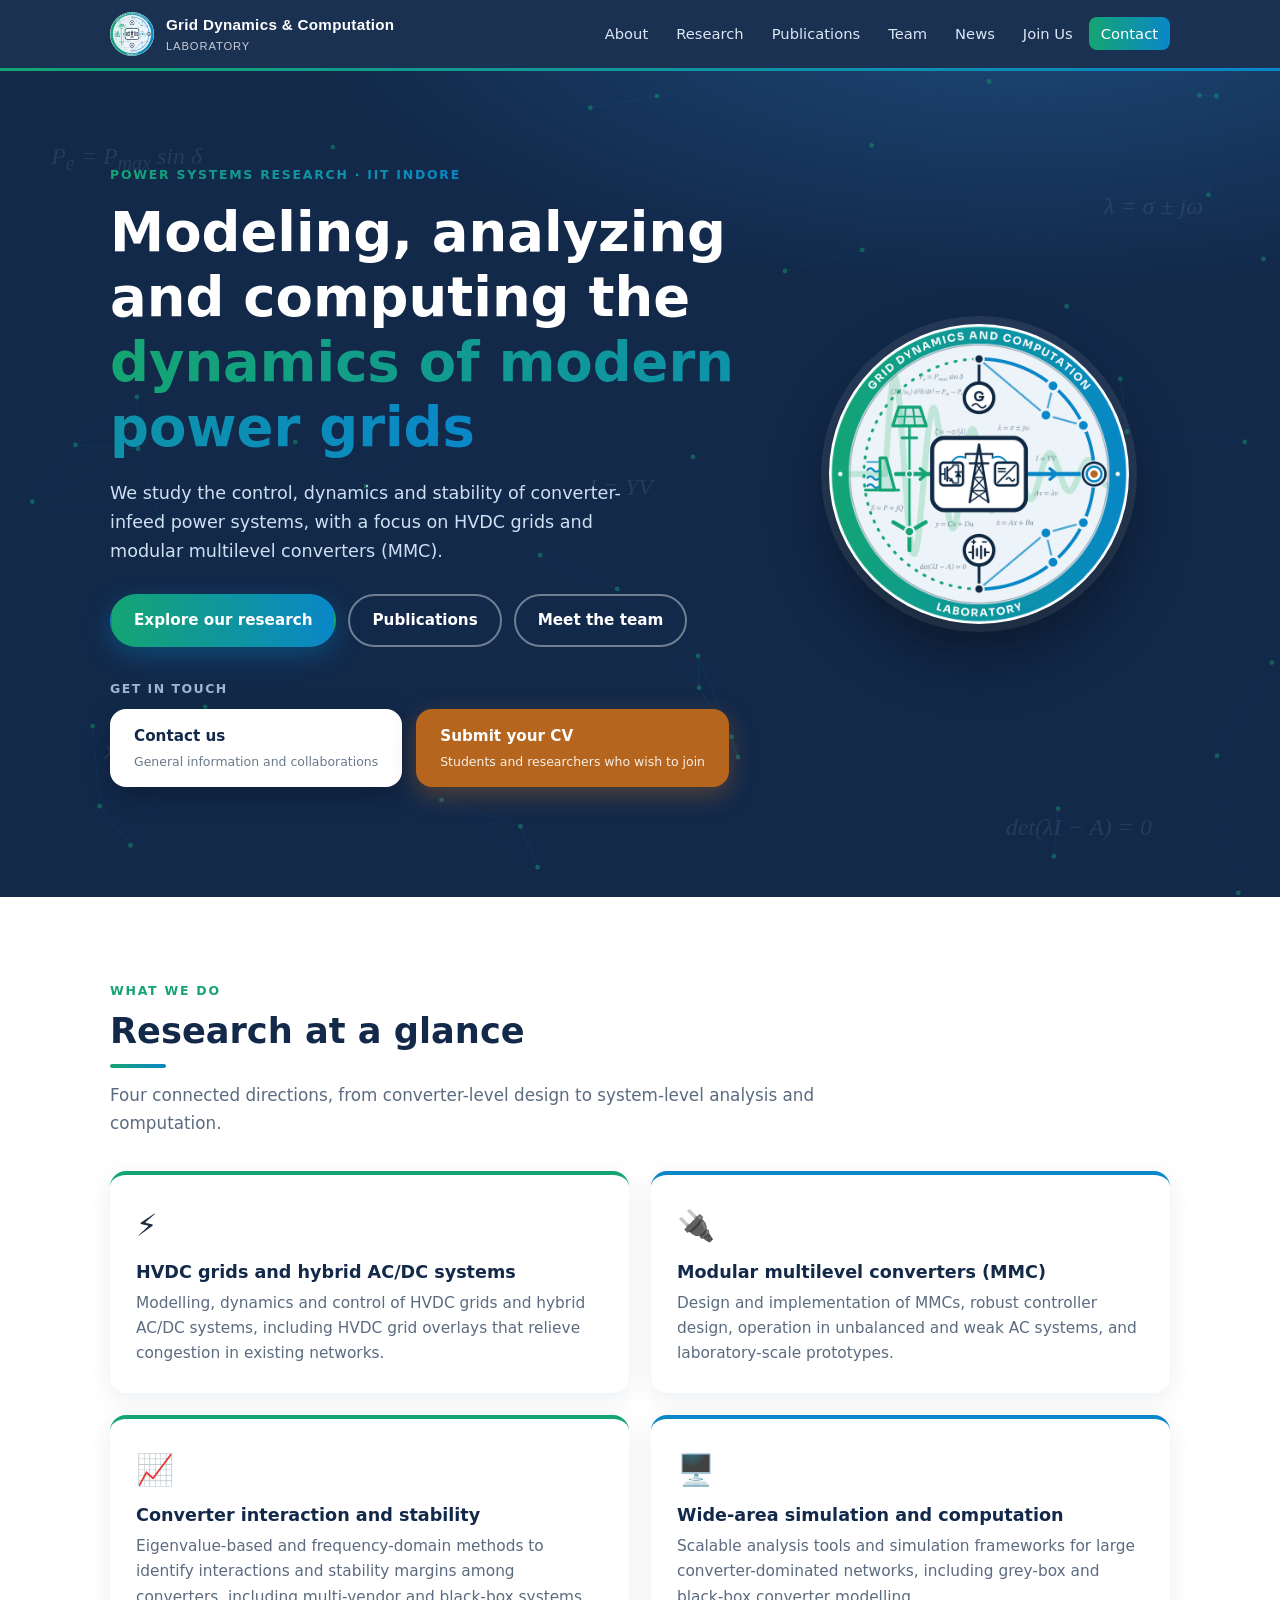
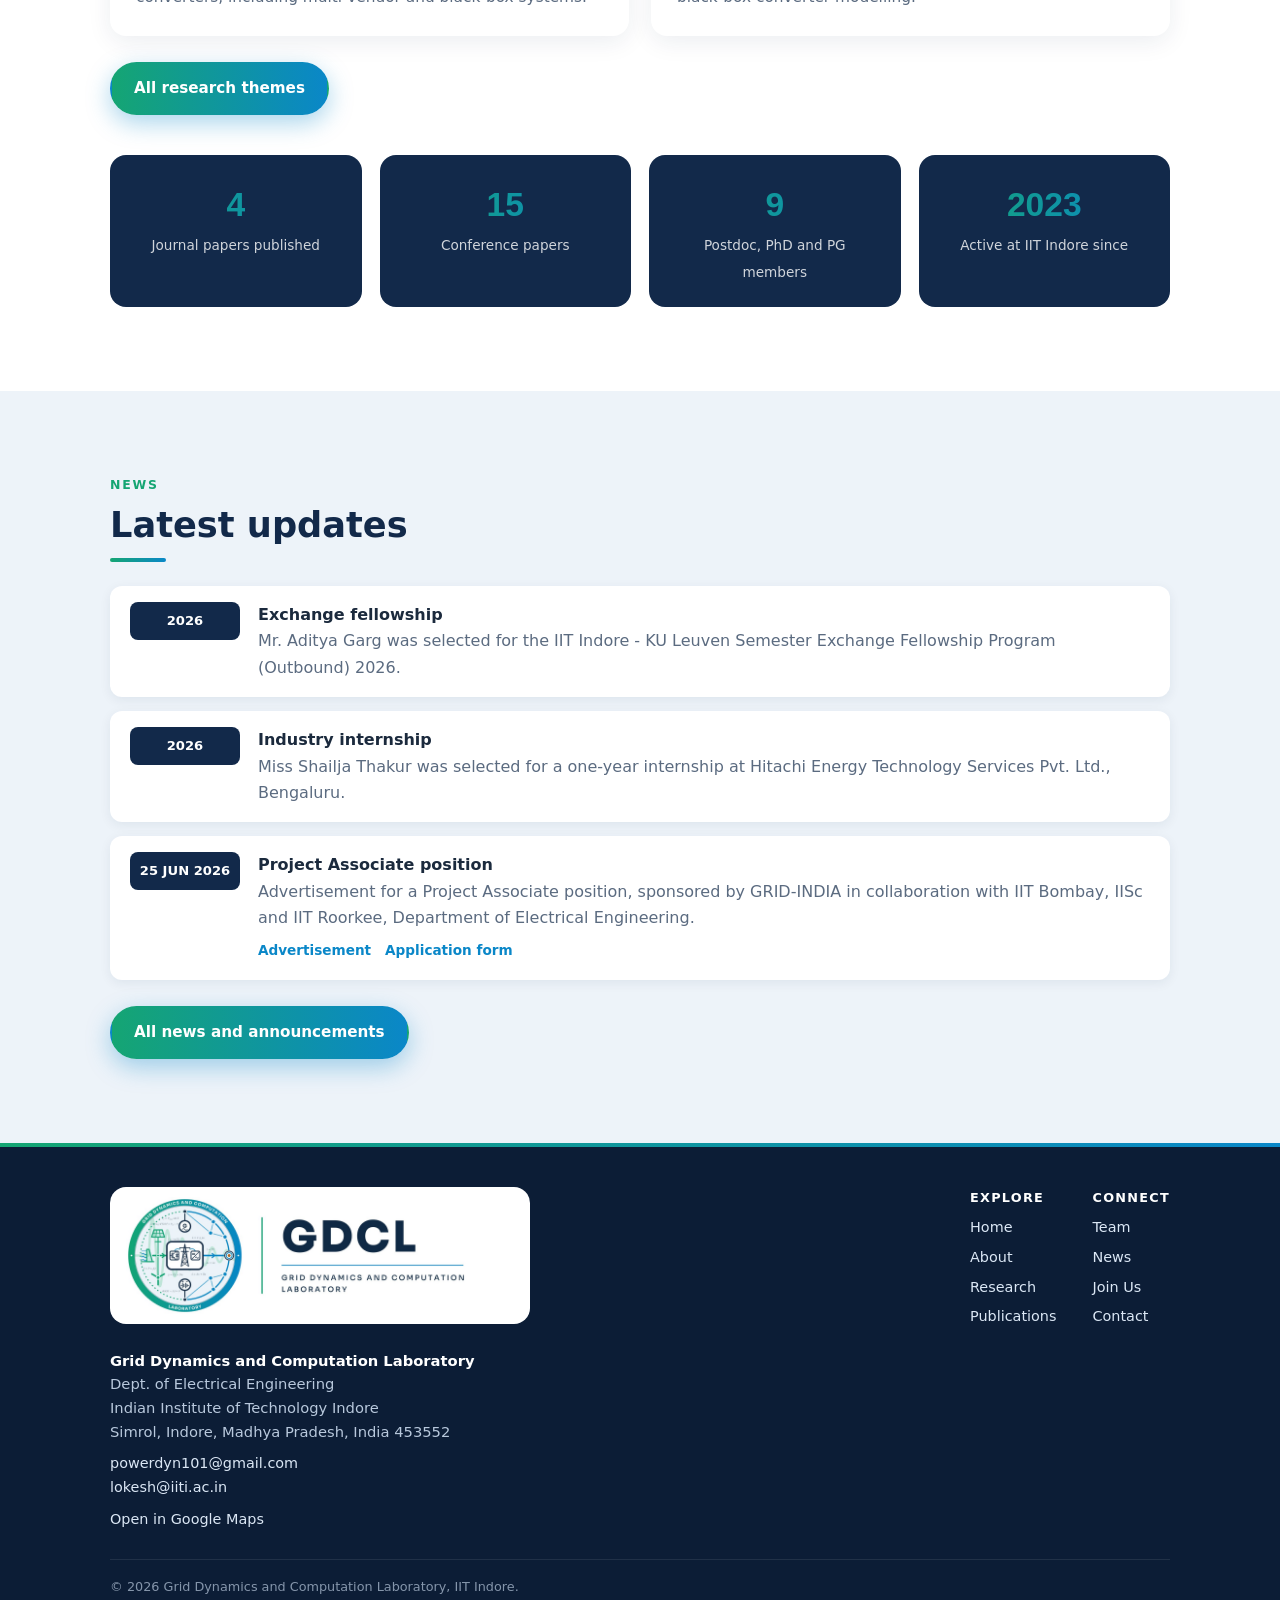
==== index.html @ 76847322 "Add files via upload" ====
<!DOCTYPE html>
<html lang="en">
<head>
<meta charset="utf-8">
<meta name="viewport" content="width=device-width, initial-scale=1">
<title>Grid Dynamics and Computation Laboratory, IIT Indore</title>
<meta name="description" content="Grid Dynamics and Computation Laboratory, IIT Indore: control, dynamics and stability of converter-infeed power systems, HVDC grids and modular multilevel converters (MMC).">
<link rel="icon" href="images/favicon.png">
<link rel="stylesheet" href="style.css">
</head>
<body>

<header id="site-header"></header>

<main>
<section class="hero" id="home">
  <canvas id="gridnet"></canvas>
  <span class="eq" style="top:8%;left:4%">P<sub>e</sub> = P<sub>max</sub> sin δ</span>
  <span class="eq" style="top:80%;left:8%">ẋ = Ax + Bu</span>
  <span class="eq" style="top:14%;right:6%">λ = σ ± jω</span>
  <span class="eq" style="bottom:6%;right:10%">det(λI − A) = 0</span>
  <span class="eq" style="top:48%;left:46%">I = YV</span>
  <div class="wrap">
    <div>
      <div class="tag">Power systems research · IIT Indore</div>
      <h1>Modeling, analyzing and computing the <span>dynamics of modern power grids</span></h1>
      <p>We study the control, dynamics and stability of converter-infeed power systems, with a focus on HVDC grids and modular multilevel converters (MMC).</p>
      <div class="btns">
        <a class="btn primary" href="research.html">Explore our research</a>
        <a class="btn ghost" href="publications.html">Publications</a>
        <a class="btn ghost" href="team.html">Meet the team</a>
      </div>
      <div class="touch">
        <div class="touchlabel">Get in touch</div>
        <a class="btn stack light" href="https://docs.google.com/forms/d/e/1FAIpQLSfERuCvrAT9KfMFXqS3rf31dA7aDRgN2YZx3nTAeigzly0vkQ/viewform?usp=dialog" target="_blank" rel="noopener">Contact us<small>General information and collaborations</small></a>
        <a class="btn stack warm" href="https://docs.google.com/forms/d/e/1FAIpQLSeubSmCvU0OahdhebVljgupJyZ5eQfEjfkGy8SmHtwso7TkWA/viewform?usp=dialog" target="_blank" rel="noopener">Submit your CV<small>Students and researchers who wish to join</small></a>
      </div>
    </div>
    <div class="logo-big">
      <img src="images/logo.png" alt="Grid Dynamics and Computation Laboratory emblem">
    </div>
  </div>
</section>

<section id="overview">
  <div class="wrap reveal">
    <div class="eyebrow">What we do</div>
    <h2>Research at a glance</h2>
    <p class="lead">Four connected directions, from converter-level design to system-level analysis and computation.</p>
    <div class="grid g2">
      <div class="card"><div class="icon">⚡</div><h3>HVDC grids and hybrid AC/DC systems</h3><p>Modelling, dynamics and control of HVDC grids and hybrid AC/DC systems, including HVDC grid overlays that relieve congestion in existing networks.</p></div>
      <div class="card"><div class="icon">🔌</div><h3>Modular multilevel converters (MMC)</h3><p>Design and implementation of MMCs, robust controller design, operation in unbalanced and weak AC systems, and laboratory-scale prototypes.</p></div>
      <div class="card"><div class="icon">📈</div><h3>Converter interaction and stability</h3><p>Eigenvalue-based and frequency-domain methods to identify interactions and stability margins among converters, including multi-vendor and black-box systems.</p></div>
      <div class="card"><div class="icon">🖥️</div><h3>Wide-area simulation and computation</h3><p>Scalable analysis tools and simulation frameworks for large converter-dominated networks, including grey-box and black-box converter modelling.</p></div>
    </div>
    <div class="more"><a class="btn primary" href="research.html">All research themes</a></div>
    <div class="stats">
      <div class="stat"><b>4</b><span>Journal papers published</span></div>
      <div class="stat"><b>15</b><span>Conference papers</span></div>
      <div class="stat"><b>9</b><span>Postdoc, PhD and PG members</span></div>
      <div class="stat"><b>2023</b><span>Active at IIT Indore since</span></div>
    </div>
    </div>
</section>

<section class="alt" id="latest">
  <div class="wrap reveal">
    <div class="eyebrow">News</div>
    <h2>Latest updates</h2>
    <div class="news" style="margin-top:24px">
      <div class="item"><div class="date">2026</div><div><b>Exchange fellowship</b><br><span style="color:var(--muted)">Mr. Aditya Garg was selected for the IIT Indore - KU Leuven Semester Exchange Fellowship Program (Outbound) 2026.</span></div></div>
      <div class="item"><div class="date">2026</div><div><b>Industry internship</b><br><span style="color:var(--muted)">Miss Shailja Thakur was selected for a one-year internship at Hitachi Energy Technology Services Pvt. Ltd., Bengaluru.</span></div></div>
      <div class="item"><div class="date">25 JUN 2026</div><div><b>Project Associate position</b><br><span style="color:var(--muted)">Advertisement for a Project Associate position, sponsored by GRID-INDIA in collaboration with IIT Bombay, IISc and IIT Roorkee, Department of Electrical Engineering.</span><div class="links" style="margin-top:6px"><a href="https://indianinstituteoftechindore-my.sharepoint.com/:b:/g/personal/lokesh_iiti_ac_in/IQA2IhA8KohzQoT-vY70QyvZAUszYXMw0i-5fuBufAghSOo?e=aXVsLx" target="_blank" rel="noopener" style="font-size:.85rem;font-weight:600;margin-right:14px">Advertisement</a><a href="https://docs.google.com/forms/d/e/1FAIpQLSeO7Ydm-2uznzjyKx16cYPQ377VH-Izlvv098DLa75WmfJn6Q/viewform?usp=publish-editor" target="_blank" rel="noopener" style="font-size:.85rem;font-weight:600;margin-right:14px">Application form</a></div></div></div>
    </div>
    <div class="more"><a class="btn primary" href="news.html">All news and announcements</a></div>
  </div>
</section>
</main>

<footer id="site-footer"></footer>

<script src="script.js"></script>
</body>
</html>
---- style.css ----
:root{
    --navy:#12294A; --navy-2:#0c1d36;
    --green:#15A573; --blue:#0A87C8;
    --copper:#B5651D; --bg:#EDF3F9; --white:#fff;
    --text:#1b2a3d; --muted:#5b6b80;
    --grad:linear-gradient(90deg,var(--green),var(--blue));
    --radius:16px;
  }
  *{box-sizing:border-box;margin:0;padding:0}
  html{scroll-behavior:smooth;scroll-padding-top:76px}
  body{font-family:"Segoe UI",system-ui,-apple-system,Roboto,Helvetica,Arial,sans-serif;color:var(--text);background:var(--white);line-height:1.65}
  h1,h2,h3{font-family:Montserrat,"Segoe UI",system-ui,sans-serif;line-height:1.2;color:var(--navy)}
  a{color:var(--blue);text-decoration:none}
  a:hover{text-decoration:underline}
  img{max-width:100%;display:block}
  .wrap{max-width:1100px;margin:0 auto;padding:0 20px}

  /* NAV */
  header{position:sticky;top:0;z-index:50;background:rgba(18,41,74,.96);backdrop-filter:blur(8px);border-bottom:3px solid transparent;border-image:var(--grad) 1}
  .nav{display:flex;align-items:center;justify-content:space-between;height:68px}
  .brand{display:flex;align-items:center;gap:12px;color:#fff;font-weight:700;font-family:Montserrat,"Segoe UI",sans-serif;font-size:.95rem;letter-spacing:.02em}
  .brand:hover{text-decoration:none}
  .brand img,.brand svg{width:44px;height:44px;border-radius:50%;background:#fff}
  .brand small{display:block;font-weight:500;font-size:.7rem;opacity:.75;letter-spacing:.08em;text-transform:uppercase}
  nav ul{display:flex;gap:4px;list-style:none}
  nav a{color:#dbe7f5;padding:8px 12px;border-radius:8px;font-size:.92rem;font-weight:500;transition:.2s}
  nav a:hover{background:rgba(255,255,255,.1);color:#fff;text-decoration:none}
  nav a.cta{background:var(--grad);color:#fff}
  .burger{display:none;background:none;border:0;color:#fff;font-size:1.7rem;cursor:pointer}

  /* HERO */
  .hero{position:relative;overflow:hidden;background:radial-gradient(1200px 500px at 80% -10%,#1d4a7a 0%,transparent 60%),var(--navy);color:#fff;padding:90px 0 110px}
  .hero .eq{position:absolute;font-family:"Cambria Math","Times New Roman",serif;font-style:italic;color:rgba(255,255,255,.09);font-size:1.5rem;white-space:nowrap;pointer-events:none;user-select:none}
  .hero canvas{position:absolute;inset:0;width:100%;height:100%;opacity:.55}
  .hero .wrap{position:relative;display:grid;grid-template-columns:1.25fr .75fr;gap:40px;align-items:center}
  .tag{display:inline-block;font-size:.78rem;letter-spacing:.14em;text-transform:uppercase;font-weight:700;background:var(--grad);-webkit-background-clip:text;background-clip:text;color:transparent;margin-bottom:14px}
  .hero h1{color:#fff;font-size:clamp(2rem,4.6vw,3.4rem);margin-bottom:18px}
  .hero h1 span{background:var(--grad);-webkit-background-clip:text;background-clip:text;color:transparent}
  .hero p{color:#cfe0f3;font-size:1.1rem;max-width:560px;margin-bottom:28px}
  .btns{display:flex;flex-wrap:wrap;gap:12px}
  .btn{display:inline-block;padding:12px 22px;border-radius:999px;font-weight:600;font-size:.95rem;transition:.2s;border:2px solid transparent}
  .btn:hover{text-decoration:none;transform:translateY(-2px)}
  .btn.primary{background:var(--grad);color:#fff;box-shadow:0 8px 24px rgba(10,135,200,.35)}
  .btn.ghost{border-color:rgba(255,255,255,.4);color:#fff}
  .btn.ghost:hover{background:rgba(255,255,255,.1)}
  .logo-big{display:flex;justify-content:center}
  .logo-big img,.logo-big svg{width:min(300px,70vw);height:auto;border-radius:50%;background:#fff;box-shadow:0 0 0 8px rgba(255,255,255,.08),0 30px 60px rgba(0,0,0,.4);animation:float 6s ease-in-out infinite}
  @keyframes float{50%{transform:translateY(-10px)}}

  /* SECTIONS */
  section{padding:84px 0}
  section.alt{background:var(--bg)}
  .eyebrow{font-size:.78rem;text-transform:uppercase;letter-spacing:.14em;font-weight:700;color:var(--green);margin-bottom:8px}
  h2{font-size:clamp(1.6rem,3vw,2.2rem);margin-bottom:14px}
  h2::after{content:"";display:block;width:56px;height:4px;border-radius:4px;background:var(--grad);margin-top:12px}
  .lead{color:var(--muted);max-width:720px;margin-bottom:34px;font-size:1.05rem}
  .grid{display:grid;gap:22px}
  .g2{grid-template-columns:repeat(2,1fr)}
  .g3{grid-template-columns:repeat(3,1fr)}
  .g4{grid-template-columns:repeat(4,1fr)}
  .card{background:#fff;border-radius:var(--radius);padding:26px;box-shadow:0 6px 24px rgba(18,41,74,.08);border-top:4px solid var(--green);transition:.25s}
  .card:hover{transform:translateY(-5px);box-shadow:0 14px 34px rgba(18,41,74,.14)}
  .card:nth-child(even){border-top-color:var(--blue)}
  .card h3{font-size:1.1rem;margin-bottom:8px}
  .card p{color:var(--muted);font-size:.96rem}
  .icon{font-size:1.9rem;margin-bottom:10px}
  .eqline{font-family:"Cambria Math","Times New Roman",serif;font-style:italic;color:var(--blue);margin-top:12px;font-size:1.02rem}

  /* STATS */
  .stats{display:grid;grid-template-columns:repeat(4,1fr);gap:18px;margin-top:40px}
  .stat{text-align:center;padding:22px;border-radius:var(--radius);background:var(--navy);color:#fff}
  .stat b{display:block;font-size:2.1rem;font-family:Montserrat,sans-serif;background:var(--grad);-webkit-background-clip:text;background-clip:text;color:transparent}
  .stat span{font-size:.85rem;opacity:.8}

  /* DEMO */
  .demo{background:var(--navy);color:#fff;border-radius:22px;padding:30px;display:grid;grid-template-columns:1fr 1.5fr;gap:30px;align-items:center}
  .demo h3{color:#fff;margin-bottom:8px}
  .demo p{color:#cfe0f3;font-size:.95rem;margin-bottom:16px}
  .ctrl{margin-bottom:12px;font-size:.88rem}
  .ctrl label{display:flex;justify-content:space-between;margin-bottom:4px;color:#dbe7f5}
  .ctrl input{width:100%;accent-color:var(--green)}
  .demo canvas{width:100%;height:260px;background:#0c1d36;border-radius:14px;display:block}
  #status{margin-top:10px;font-size:.85rem;font-weight:600}

  /* PUBLICATIONS */
  .pubs{list-style:none}
  .year{font-family:Montserrat,sans-serif;font-weight:800;color:var(--blue);margin:28px 0 10px;font-size:1.25rem}
  .pub{background:#fff;border-left:4px solid var(--green);border-radius:10px;padding:14px 18px;margin-bottom:10px;box-shadow:0 3px 12px rgba(18,41,74,.06);font-size:.96rem}
  .pub em{color:var(--muted)}
  .pub .links a{font-size:.82rem;font-weight:600;margin-right:12px}

  /* TEAM */
  .person{text-align:center}
  .avatar{width:110px;height:110px;border-radius:50%;margin:0 auto 14px;background:var(--grad);display:flex;align-items:center;justify-content:center;color:#fff;font-weight:700;font-size:1.9rem;font-family:Montserrat,sans-serif}
  .role{color:var(--green);font-weight:600;font-size:.85rem;margin-bottom:6px}

  /* NEWS */
  .news{display:grid;gap:14px}
  .item{display:grid;grid-template-columns:110px 1fr;gap:18px;background:#fff;border-radius:12px;padding:16px 20px;box-shadow:0 3px 12px rgba(18,41,74,.07);align-items:start}
  .date{font-weight:700;color:#fff;background:var(--navy);border-radius:8px;text-align:center;padding:8px 6px;font-size:.82rem}

  /* JOIN / CONTACT */
  .join{background:var(--navy);color:#fff;border-radius:22px;padding:42px;position:relative;overflow:hidden}
  .join h2{color:#fff}
  .join p{color:#cfe0f3;max-width:640px;margin-bottom:20px}
  .join ul{margin:0 0 24px 20px;color:#dbe7f5}
  form{display:grid;gap:14px}
  input[type=text],input[type=email],textarea,select{width:100%;padding:12px 14px;border-radius:10px;border:1.5px solid #c9d6e6;font:inherit;background:#fff}
  input:focus,textarea:focus,select:focus{outline:2px solid var(--blue);border-color:var(--blue)}
  textarea{min-height:120px;resize:vertical}
  .contact-grid{display:grid;grid-template-columns:1fr 1.2fr;gap:36px}
  .contact-list{list-style:none}
  .contact-list li{margin-bottom:14px}
  .contact-list b{display:block;color:var(--navy)}

  footer{background:var(--navy-2);color:#b8c8dc;padding:40px 0 24px;border-top:4px solid transparent;border-image:var(--grad) 1}
  .foot{display:flex;justify-content:space-between;flex-wrap:wrap;gap:20px;margin-bottom:20px}
  footer a{color:#dbe7f5;margin-right:16px;font-size:.9rem}
  .copy{font-size:.8rem;opacity:.7;border-top:1px solid rgba(255,255,255,.12);padding-top:16px}

  /* --- added: publications, team, contact --- */
  .chips{display:flex;gap:8px;flex-wrap:wrap;margin-bottom:22px}
  .chip{border:1.5px solid var(--blue);background:#fff;color:var(--blue);border-radius:999px;padding:6px 18px;font:inherit;font-weight:600;font-size:.9rem;cursor:pointer;transition:.2s}
  .chip.on{background:var(--grad);color:#fff;border-color:transparent}
  .pub{display:grid;grid-template-columns:58px 1fr;gap:14px;align-items:start}
  .pub.hide{display:none}
  .yb{background:var(--navy);color:#fff;border-radius:8px;text-align:center;padding:4px 0;font-weight:700;font-size:.85rem}
  .badge{display:inline-block;font-size:.72rem;font-weight:700;padding:2px 10px;border-radius:999px;margin-left:8px;background:#fff1e3;color:var(--copper)}
  .badge.ok{background:#e3f7ef;color:#0b7a55}
  .pub .links{margin-top:4px}
  .grp{margin:38px 0 14px;font-size:1.15rem}
  .person .note{font-size:.84rem;font-style:italic;margin-top:6px}
  .pi{display:grid;grid-template-columns:130px 1fr;gap:26px;background:#fff;border-radius:var(--radius);padding:30px;box-shadow:0 6px 24px rgba(18,41,74,.08);border-top:4px solid var(--green);margin-top:26px}
  .pi .avatar{width:120px;height:120px;font-size:2.2rem;margin:0}
  .pi .role{color:var(--green);font-weight:600;font-size:.9rem}
  .pill{display:inline-block;background:var(--bg);color:var(--navy);border-radius:999px;padding:4px 12px;font-size:.8rem;font-weight:600;margin:0 6px 6px 0}
  .cols{display:grid;grid-template-columns:1fr 1fr;gap:20px;margin-top:14px}
  .cols h4{color:var(--green);font-size:.8rem;text-transform:uppercase;letter-spacing:.08em;margin-bottom:6px}
  .cols ul{margin-left:18px;color:var(--muted);font-size:.9rem}
  .plinks{margin-top:14px}
  .plinks a{font-weight:600;font-size:.9rem;margin-right:16px}
  .mini{list-style:none;display:grid;grid-template-columns:repeat(2,1fr);gap:10px}
  .mini li{background:#fff;border-radius:10px;padding:10px 14px;box-shadow:0 3px 12px rgba(18,41,74,.06);font-size:.92rem}
  .mini span{color:var(--muted);font-size:.86rem}
  .map{width:100%;height:320px;border:0;border-radius:16px;margin-top:30px;box-shadow:0 6px 24px rgba(18,41,74,.1)}
  @media(max-width:900px){.pi,.cols,.mini{grid-template-columns:1fr}.pi .avatar{margin:0 auto}}


  /* ===== multi-page additions ===== */
  nav a.active{background:rgba(255,255,255,.14);color:#fff}
  nav a.cta.active{background:var(--grad)}
  .pagehead{position:relative;overflow:hidden;background:radial-gradient(900px 360px at 85% -20%,#1d4a7a 0%,transparent 60%),var(--navy);color:#fff;padding:56px 0 50px}
  .pagehead .eq{position:absolute;font-family:"Cambria Math","Times New Roman",serif;font-style:italic;color:rgba(255,255,255,.08);font-size:1.4rem;white-space:nowrap;pointer-events:none}
  .pagehead .wrap{position:relative}
  .pagehead .crumb{font-size:.78rem;letter-spacing:.14em;text-transform:uppercase;font-weight:700;background:var(--grad);-webkit-background-clip:text;background-clip:text;color:transparent;margin-bottom:10px;display:inline-block}
  .pagehead h1{color:#fff;font-size:clamp(1.8rem,4vw,2.7rem);margin-bottom:8px}
  .pagehead p{color:#cfe0f3;max-width:680px;font-size:1.05rem}
  .pagehead + section{padding-top:64px}
  /* hero get-in-touch buttons */
  .touch{margin-top:26px;display:flex;flex-wrap:wrap;gap:14px}
  .btn.stack{display:flex;flex-direction:column;align-items:flex-start;gap:2px;border-radius:16px;padding:13px 22px;min-width:220px}
  .btn.stack small{font-weight:500;font-size:.78rem;opacity:.9}
  .btn.light{background:#fff;color:var(--navy);box-shadow:0 8px 24px rgba(0,0,0,.25)}
  .btn.light small{color:var(--muted)}
  .btn.warm{background:var(--copper);color:#fff;box-shadow:0 8px 24px rgba(181,101,29,.4)}
  .touchlabel{width:100%;font-size:.78rem;letter-spacing:.12em;text-transform:uppercase;color:#9fb6d1;font-weight:700;margin:6px 0 -4px}
  .more{margin-top:26px}
  /* about */
  .about-top{display:grid;grid-template-columns:1.5fr .5fr;gap:40px;align-items:center;margin-bottom:34px}
  .about-top .lead{max-width:none;margin-bottom:0}
  .vlogo img{width:100%;border-radius:18px;box-shadow:0 8px 28px rgba(18,41,74,.14)}
  /* footer */
  .foot{align-items:flex-start;gap:40px}
  .foot-brand{max-width:420px}
  .flogo{display:inline-block;background:#fff;border-radius:16px;padding:10px 16px;margin:0 0 16px;line-height:0}
  .flogo img{width:min(340px,100%);height:auto}
  .foot-brand p{font-size:.92rem;line-height:1.6;margin-bottom:8px}
  .foot-brand a{margin:0}
  .foot-brand .flogo{margin:0 0 16px}
  .foot-links{display:grid;grid-template-columns:repeat(2,auto);gap:4px 36px;font-size:.92rem}
  .foot-links a{display:block;margin:0 0 6px}
  .foot-links h4{color:#fff;font-size:.8rem;text-transform:uppercase;letter-spacing:.1em;margin:0 0 8px}
  .formframe{width:100%;height:760px;border:0;border-radius:16px;background:#fff;box-shadow:0 6px 24px rgba(18,41,74,.1)}
  @media(max-width:900px){.about-top{grid-template-columns:1fr}.vlogo{max-width:260px}.foot-links{grid-template-columns:1fr 1fr}}
  /* reveal */
  .reveal{opacity:0;transform:translateY(22px);transition:opacity .7s,transform .7s}
  .reveal.in{opacity:1;transform:none}

  @media(max-width:900px){
    .hero .wrap,.demo,.contact-grid{grid-template-columns:1fr}
    .logo-big{order:-1}
    .g3,.g4,.stats{grid-template-columns:repeat(2,1fr)}
    .g2{grid-template-columns:1fr}
    .burger{display:block}
    nav ul{position:absolute;top:68px;left:0;right:0;background:var(--navy);flex-direction:column;padding:10px 20px 18px;display:none}
    nav ul.open{display:flex}
  }
  @media(max-width:560px){
    .g3,.g4,.stats{grid-template-columns:1fr}
    .item{grid-template-columns:1fr}
    section{padding:60px 0}
    .join{padding:28px}
  }
  @media(prefers-reduced-motion:reduce){
    html{scroll-behavior:auto}.reveal{opacity:1;transform:none;transition:none}.logo-big img,.logo-big svg{animation:none}
  }
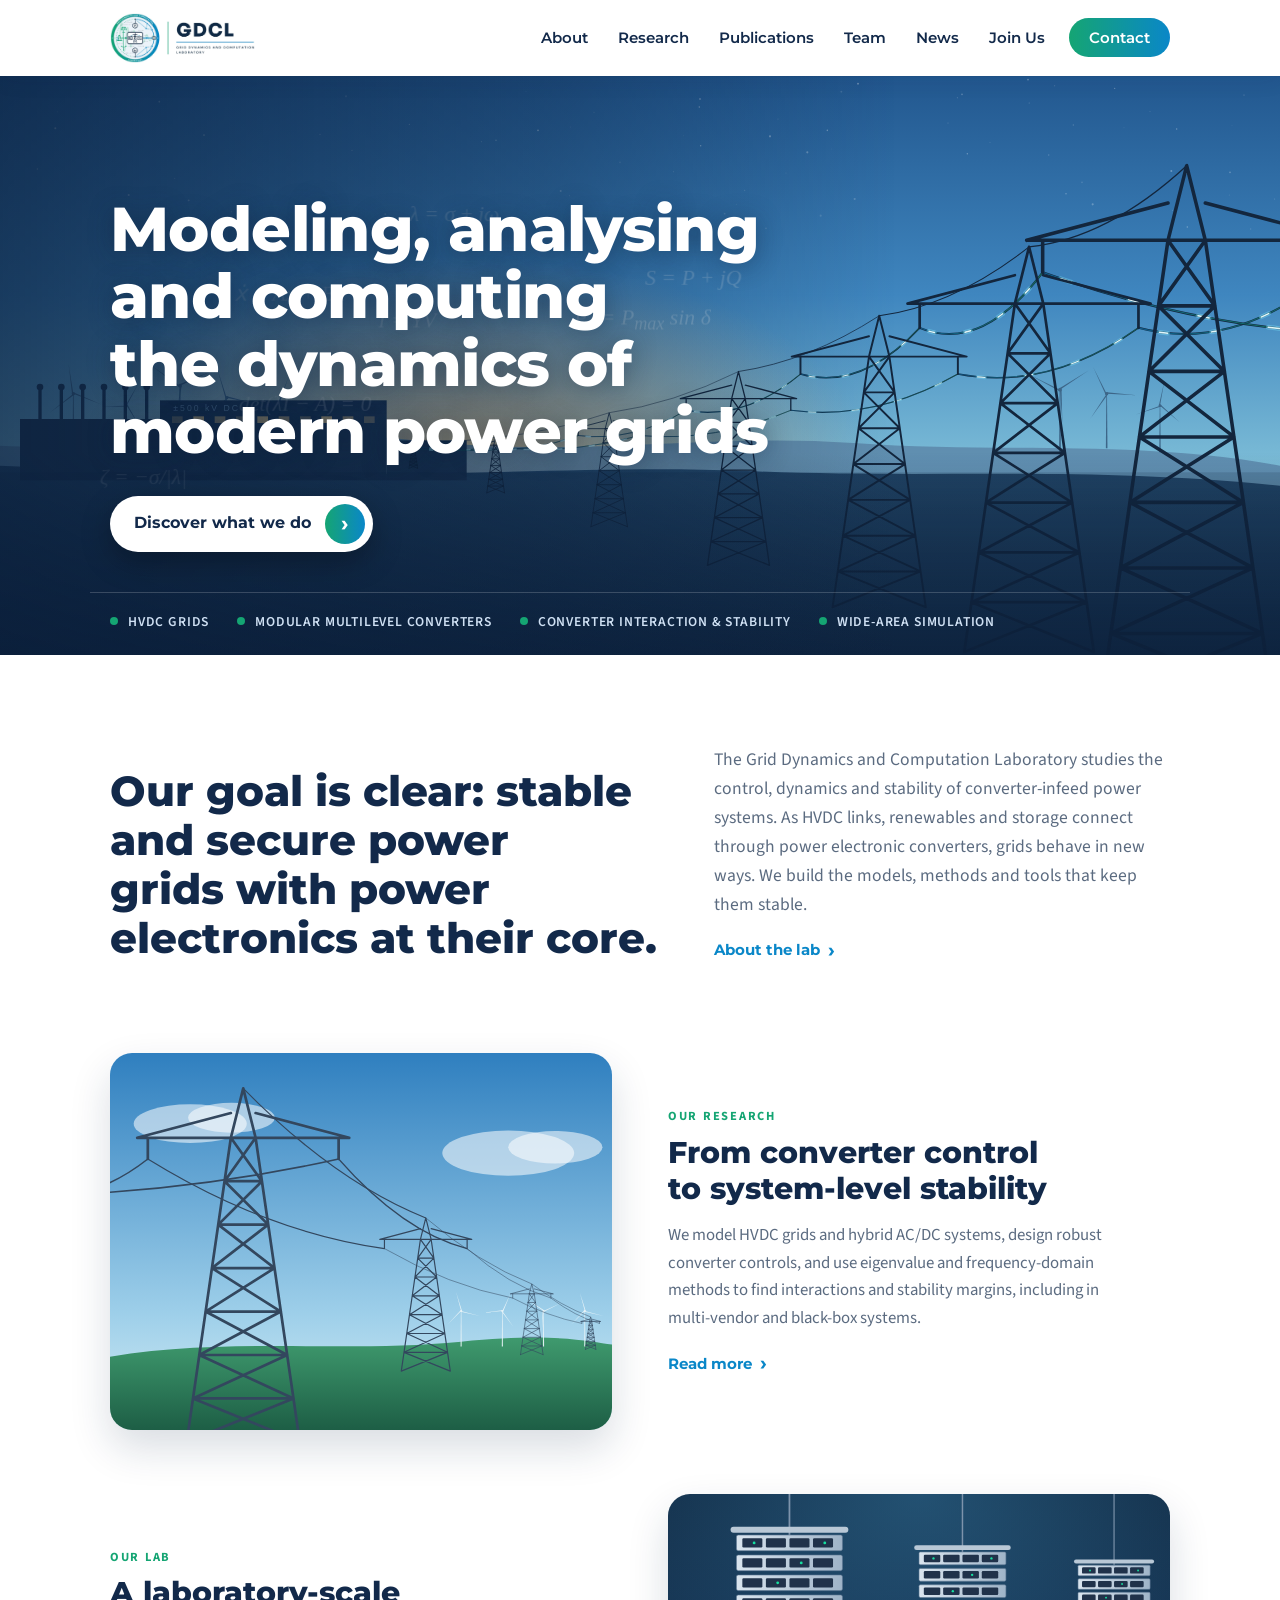
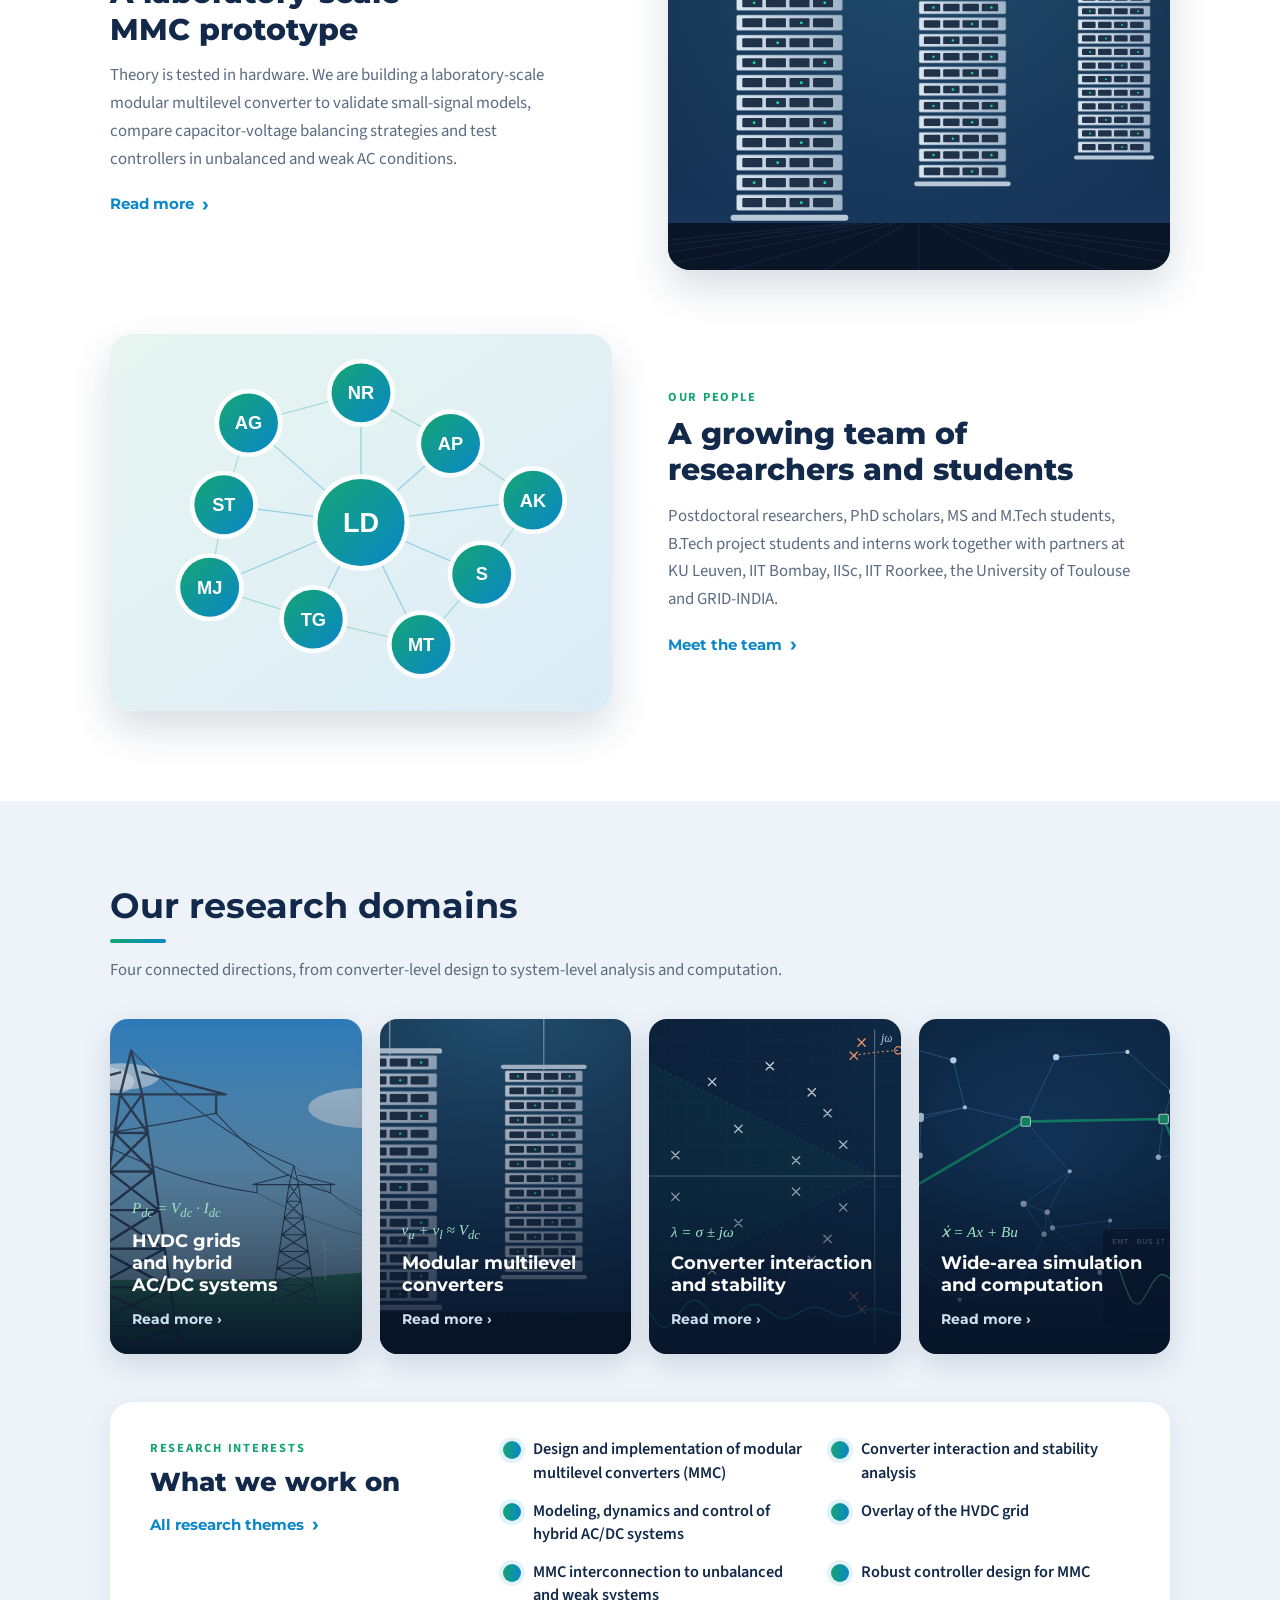
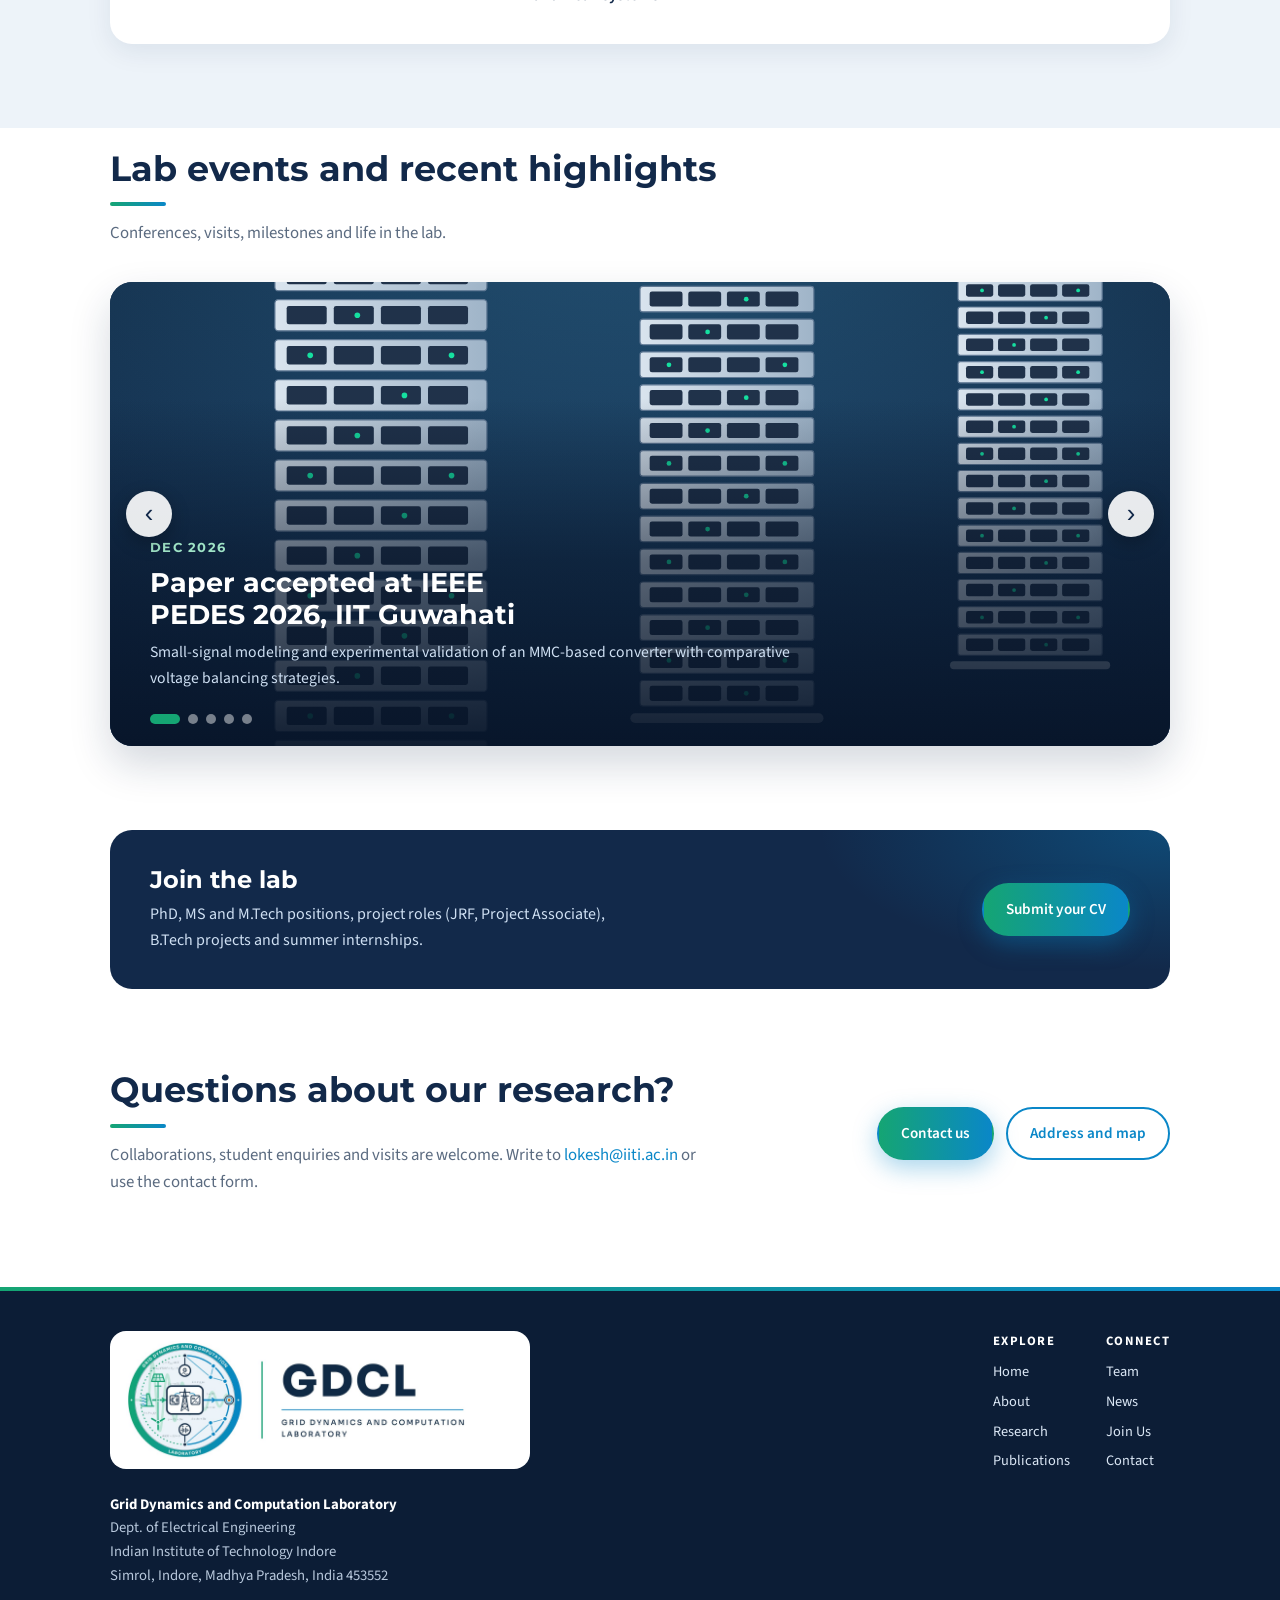
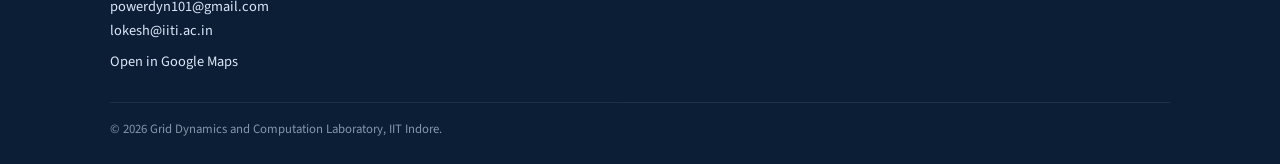
==== commit 26309574: "Add files via upload Redesign home pag" ====
--- a/index.html
+++ b/index.html
@@ -7,74 +7,167 @@
 <meta name="description" content="Grid Dynamics and Computation Laboratory, IIT Indore: control, dynamics and stability of converter-infeed power systems, HVDC grids and modular multilevel converters (MMC).">
 <link rel="icon" href="images/favicon.png">
 <link rel="stylesheet" href="style.css">
+<link rel="stylesheet" href="home.css">
 </head>
-<body>
+<body class="home">
 
 <header id="site-header"></header>
 
 <main>
-<section class="hero" id="home">
-  <canvas id="gridnet"></canvas>
-  <span class="eq" style="top:8%;left:4%">P<sub>e</sub> = P<sub>max</sub> sin δ</span>
-  <span class="eq" style="top:80%;left:8%">ẋ = Ax + Bu</span>
-  <span class="eq" style="top:14%;right:6%">λ = σ ± jω</span>
-  <span class="eq" style="bottom:6%;right:10%">det(λI − A) = 0</span>
-  <span class="eq" style="top:48%;left:46%">I = YV</span>
-  <div class="wrap">
+
+<!-- 1. Full-width hero picture with headline -->
+<section class="h-hero">
+  <img class="h-hero-img" src="images/hero-grid.svg" alt="Illustration of an HVDC transmission corridor at dusk running into a converter station, with wind turbines on the horizon">
+  <div class="h-eqs" aria-hidden="true">
+    <span class="eq">P<sub>e</sub> = P<sub>max</sub> sin δ</span>
+    <span class="eq">λ = σ ± jω</span>
+    <span class="eq">ζ = −σ/|λ|</span>
+    <span class="eq">ẋ = Ax + Bu</span>
+    <span class="eq">det(λI − A) = 0</span>
+    <span class="eq">I = YV</span>
+    <span class="eq">S = P + jQ</span>
+  </div>
+  <div class="wrap h-hero-inner">
+    <h1>Modeling, analysing and computing the dynamics of modern power grids</h1>
+    <a class="h-pill" href="about.html"><span>Discover what we do</span><b aria-hidden="true">›</b></a>
+  </div>
+  <div class="wrap h-hero-foot"><span>HVDC grids</span><span>Modular multilevel converters</span><span>Converter interaction &amp; stability</span><span>Wide-area simulation</span></div>
+</section>
+
+<!-- 2. Mission statement -->
+<section class="h-statement">
+  <div class="wrap h-statement-grid reveal">
+    <h2 class="h-big">Our goal is clear: stable and secure power grids with power electronics at their core.</h2>
     <div>
-      <div class="tag">Power systems research · IIT Indore</div>
-      <h1>Modeling, analyzing and computing the <span>dynamics of modern power grids</span></h1>
-      <p>We study the control, dynamics and stability of converter-infeed power systems, with a focus on HVDC grids and modular multilevel converters (MMC).</p>
-      <div class="btns">
-        <a class="btn primary" href="research.html">Explore our research</a>
-        <a class="btn ghost" href="publications.html">Publications</a>
-        <a class="btn ghost" href="team.html">Meet the team</a>
-      </div>
-      <div class="touch">
-        <div class="touchlabel">Get in touch</div>
-        <a class="btn stack light" href="https://docs.google.com/forms/d/e/1FAIpQLSfERuCvrAT9KfMFXqS3rf31dA7aDRgN2YZx3nTAeigzly0vkQ/viewform?usp=dialog" target="_blank" rel="noopener">Contact us<small>General information and collaborations</small></a>
-        <a class="btn stack warm" href="https://docs.google.com/forms/d/e/1FAIpQLSeubSmCvU0OahdhebVljgupJyZ5eQfEjfkGy8SmHtwso7TkWA/viewform?usp=dialog" target="_blank" rel="noopener">Submit your CV<small>Students and researchers who wish to join</small></a>
-      </div>
-    </div>
-    <div class="logo-big">
-      <img src="images/logo.png" alt="Grid Dynamics and Computation Laboratory emblem">
+      <p>The Grid Dynamics and Computation Laboratory studies the control, dynamics and stability of converter-infeed power systems. As HVDC links, renewables and storage connect through power electronic converters, grids behave in new ways. We build the models, methods and tools that keep them stable.</p>
+      <a class="h-more" href="about.html">About the lab <b aria-hidden="true">›</b></a>
     </div>
   </div>
 </section>
 
-<section id="overview">
-  <div class="wrap reveal">
-    <div class="eyebrow">What we do</div>
-    <h2>Research at a glance</h2>
-    <p class="lead">Four connected directions, from converter-level design to system-level analysis and computation.</p>
-    <div class="grid g2">
-      <div class="card"><div class="icon">⚡</div><h3>HVDC grids and hybrid AC/DC systems</h3><p>Modelling, dynamics and control of HVDC grids and hybrid AC/DC systems, including HVDC grid overlays that relieve congestion in existing networks.</p></div>
-      <div class="card"><div class="icon">🔌</div><h3>Modular multilevel converters (MMC)</h3><p>Design and implementation of MMCs, robust controller design, operation in unbalanced and weak AC systems, and laboratory-scale prototypes.</p></div>
-      <div class="card"><div class="icon">📈</div><h3>Converter interaction and stability</h3><p>Eigenvalue-based and frequency-domain methods to identify interactions and stability margins among converters, including multi-vendor and black-box systems.</p></div>
-      <div class="card"><div class="icon">🖥️</div><h3>Wide-area simulation and computation</h3><p>Scalable analysis tools and simulation frameworks for large converter-dominated networks, including grey-box and black-box converter modelling.</p></div>
-    </div>
-    <div class="more"><a class="btn primary" href="research.html">All research themes</a></div>
-    <div class="stats">
-      <div class="stat"><b>4</b><span>Journal papers published</span></div>
-      <div class="stat"><b>15</b><span>Conference papers</span></div>
-      <div class="stat"><b>9</b><span>Postdoc, PhD and PG members</span></div>
-      <div class="stat"><b>2023</b><span>Active at IIT Indore since</span></div>
-    </div>
-    </div>
+<!-- 3. Alternating image + text blocks -->
+<section class="h-blocks">
+  <div class="wrap">
+    <article class="h-row reveal">
+      <div class="h-img"><img src="images/hvdc.svg" alt="Illustration of HVDC transmission towers crossing green fields with wind turbines"></div>
+      <div class="h-txt">
+        <div class="eyebrow">Our research</div>
+        <h3>From converter control to system-level stability</h3>
+        <p>We model HVDC grids and hybrid AC/DC systems, design robust converter controls, and use eigenvalue and frequency-domain methods to find interactions and stability margins, including in multi-vendor and black-box systems.</p>
+        <a class="h-more" href="research.html">Read more <b aria-hidden="true">›</b></a>
+      </div>
+    </article>
+
+    <article class="h-row flip reveal">
+      <div class="h-img"><img src="images/mmc.svg" alt="Illustration of modular multilevel converter valve stacks in a converter hall"></div>
+      <div class="h-txt">
+        <div class="eyebrow">Our lab</div>
+        <h3>A laboratory-scale MMC prototype</h3>
+        <p>Theory is tested in hardware. We are building a laboratory-scale modular multilevel converter to validate small-signal models, compare capacitor-voltage balancing strategies and test controllers in unbalanced and weak AC conditions.</p>
+        <a class="h-more" href="research.html">Read more <b aria-hidden="true">›</b></a>
+      </div>
+    </article>
+
+    <article class="h-row reveal">
+      <div class="h-img"><img src="images/people.svg" alt="Network illustration of lab members' initials connected around the principal investigator"></div>
+      <div class="h-txt">
+        <div class="eyebrow">Our people</div>
+        <h3>A growing team of researchers and students</h3>
+        <p>Postdoctoral researchers, PhD scholars, MS and M.Tech students, B.Tech project students and interns work together with partners at KU Leuven, IIT Bombay, IISc, IIT Roorkee, the University of Toulouse and GRID-INDIA.</p>
+        <a class="h-more" href="team.html">Meet the team <b aria-hidden="true">›</b></a>
+      </div>
+    </article>
+
+  </div>
 </section>
 
-<section class="alt" id="latest">
+<!-- 4. Research domains as picture tiles -->
+<section class="alt h-domains">
   <div class="wrap reveal">
-    <div class="eyebrow">News</div>
-    <h2>Latest updates</h2>
-    <div class="news" style="margin-top:24px">
-      <div class="item"><div class="date">2026</div><div><b>Exchange fellowship</b><br><span style="color:var(--muted)">Mr. Aditya Garg was selected for the IIT Indore - KU Leuven Semester Exchange Fellowship Program (Outbound) 2026.</span></div></div>
-      <div class="item"><div class="date">2026</div><div><b>Industry internship</b><br><span style="color:var(--muted)">Miss Shailja Thakur was selected for a one-year internship at Hitachi Energy Technology Services Pvt. Ltd., Bengaluru.</span></div></div>
-      <div class="item"><div class="date">25 JUN 2026</div><div><b>Project Associate position</b><br><span style="color:var(--muted)">Advertisement for a Project Associate position, sponsored by GRID-INDIA in collaboration with IIT Bombay, IISc and IIT Roorkee, Department of Electrical Engineering.</span><div class="links" style="margin-top:6px"><a href="https://indianinstituteoftechindore-my.sharepoint.com/:b:/g/personal/lokesh_iiti_ac_in/IQA2IhA8KohzQoT-vY70QyvZAUszYXMw0i-5fuBufAghSOo?e=aXVsLx" target="_blank" rel="noopener" style="font-size:.85rem;font-weight:600;margin-right:14px">Advertisement</a><a href="https://docs.google.com/forms/d/e/1FAIpQLSeO7Ydm-2uznzjyKx16cYPQ377VH-Izlvv098DLa75WmfJn6Q/viewform?usp=publish-editor" target="_blank" rel="noopener" style="font-size:.85rem;font-weight:600;margin-right:14px">Application form</a></div></div></div>
+    <h2>Our research domains</h2>
+    <p class="lead">Four connected directions, from converter-level design to system-level analysis and computation.</p>
+    <div class="h-tiles">
+      <a class="h-tile" href="research.html"><img src="images/hvdc.svg" alt=""><div><span>P<sub>dc</sub> = V<sub>dc</sub> · I<sub>dc</sub></span><h3>HVDC grids and hybrid AC/DC systems</h3><b>Read more ›</b></div></a>
+      <a class="h-tile" href="research.html"><img src="images/mmc.svg" alt=""><div><span>v<sub>u</sub> + v<sub>l</sub> ≈ V<sub>dc</sub></span><h3>Modular multilevel converters</h3><b>Read more ›</b></div></a>
+      <a class="h-tile" href="research.html"><img src="images/stability.svg" alt=""><div><span>λ = σ ± jω</span><h3>Converter interaction and stability</h3><b>Read more ›</b></div></a>
+      <a class="h-tile" href="research.html"><img src="images/network.svg" alt=""><div><span>ẋ = Ax + Bu</span><h3>Wide-area simulation and computation</h3><b>Read more ›</b></div></a>
     </div>
-    <div class="more"><a class="btn primary" href="news.html">All news and announcements</a></div>
+    <div class="h-interests">
+      <div class="h-int-head">
+        <div class="eyebrow">Research interests</div>
+        <h3>What we work on</h3>
+        <a class="h-more" href="research.html">All research themes <b aria-hidden="true">›</b></a>
+      </div>
+      <ul class="h-int-list">
+        <li>Design and implementation of modular multilevel converters (MMC)</li>
+        <li>Converter interaction and stability analysis</li>
+        <li>Modeling, dynamics and control of hybrid AC/DC systems</li>
+        <li>Overlay of the HVDC grid</li>
+        <li>MMC interconnection to unbalanced and weak systems</li>
+        <li>Robust controller design for MMC</li>
+      </ul>
+    </div>
   </div>
 </section>
+
+<!-- 5. Lab events and highlights slideshow -->
+<section class="h-events">
+  <div class="wrap reveal">
+    <h2>Lab events and recent highlights</h2>
+    <p class="lead">Conferences, visits, milestones and life in the lab.</p>
+    <div class="h-show" id="show" aria-roledescription="carousel" aria-label="Lab events and highlights">
+      <figure class="h-slide on" aria-roledescription="slide" aria-label="1 of 5">
+        <img src="images/mmc.svg" alt="">
+        <figcaption><time>Dec 2026</time><h3>Paper accepted at IEEE PEDES 2026, IIT Guwahati</h3><p>Small-signal modeling and experimental validation of an MMC-based converter with comparative voltage balancing strategies.</p></figcaption>
+      </figure>
+      <figure class="h-slide" aria-roledescription="slide" aria-label="2 of 5">
+        <img src="images/stability.svg" alt="">
+        <figcaption><time>Oct 2026</time><h3>IEEE PES ISGT Europe 2026, Budapest</h3><p>Interaction assessment of converter-interfaced power systems using the proximal eigenvalue displacement approach.</p></figcaption>
+      </figure>
+      <figure class="h-slide" aria-roledescription="slide" aria-label="3 of 5">
+        <img src="images/network.svg" alt="">
+        <figcaption><time>2026</time><h3>IIT Indore - KU Leuven exchange</h3><p>Aditya Garg heads to KU Leuven, Belgium, on the semester exchange fellowship.</p></figcaption>
+      </figure>
+      <figure class="h-slide" aria-roledescription="slide" aria-label="4 of 5">
+        <img src="images/hvdc.svg" alt="">
+        <figcaption><time>2026</time><h3>GRID-INDIA wide-area simulation project</h3><p>Report on wide-area simulation frameworks for renewable energy and HVDC systems, with IIT Bombay, IISc and IIT Roorkee.</p></figcaption>
+      </figure>
+      <figure class="h-slide" aria-roledescription="slide" aria-label="5 of 5">
+        <img src="images/people.svg" alt="">
+        <figcaption><time>Dec 2024</time><h3>NPSC 2024 at IIT Indore</h3><p>The lab presented control techniques for MMCs in unbalanced grids at the National Power Systems Conference.</p></figcaption>
+      </figure>
+      <button class="h-nav prev" type="button" aria-label="Previous slide">‹</button>
+      <button class="h-nav next" type="button" aria-label="Next slide">›</button>
+      <div class="h-dots"><button type="button" aria-label="Show slide 1" class="on"></button><button type="button" aria-label="Show slide 2"></button><button type="button" aria-label="Show slide 3"></button><button type="button" aria-label="Show slide 4"></button><button type="button" aria-label="Show slide 5"></button></div>
+    </div>
+  </div>
+</section>
+
+<!-- 6. Join band -->
+<section class="h-join">
+  <div class="wrap h-join-inner reveal">
+    <div>
+      <h3>Join the lab</h3>
+      <p>PhD, MS and M.Tech positions, project roles (JRF, Project Associate), B.Tech projects and summer internships.</p>
+    </div>
+    <a class="btn primary" href="https://docs.google.com/forms/d/e/1FAIpQLSeubSmCvU0OahdhebVljgupJyZ5eQfEjfkGy8SmHtwso7TkWA/viewform?usp=dialog" target="_blank" rel="noopener">Submit your CV</a>
+  </div>
+</section>
+
+<!-- 7. Questions band -->
+<section class="h-ask">
+  <div class="wrap h-ask-grid reveal">
+    <div>
+      <h2>Questions about our research?</h2>
+      <p class="lead">Collaborations, student enquiries and visits are welcome. Write to <a href="mailto:lokesh@iiti.ac.in">lokesh@iiti.ac.in</a> or use the contact form.</p>
+    </div>
+    <div class="h-ask-btns">
+      <a class="btn primary" href="https://docs.google.com/forms/d/e/1FAIpQLSfERuCvrAT9KfMFXqS3rf31dA7aDRgN2YZx3nTAeigzly0vkQ/viewform?usp=dialog" target="_blank" rel="noopener">Contact us</a>
+      <a class="btn outline" href="contact.html">Address and map</a>
+    </div>
+  </div>
+</section>
+
 </main>
 
 <footer id="site-footer"></footer>
--- a/style.css
+++ b/style.css
@@ -1,3 +1,4 @@
+@import url('https://fonts.googleapis.com/css2?family=Montserrat:wght@500;600;700;800&family=Source+Sans+3:wght@400;600&display=swap');
 :root{
     --navy:#12294A; --navy-2:#0c1d36;
     --green:#15A573; --blue:#0A87C8;
@@ -7,26 +8,30 @@
     --radius:16px;
   }
   *{box-sizing:border-box;margin:0;padding:0}
-  html{scroll-behavior:smooth;scroll-padding-top:76px}
-  body{font-family:"Segoe UI",system-ui,-apple-system,Roboto,Helvetica,Arial,sans-serif;color:var(--text);background:var(--white);line-height:1.65}
+  html{scroll-behavior:smooth;scroll-padding-top:90px}
+  body{font-family:"Source Sans 3","Segoe UI",system-ui,-apple-system,Roboto,Helvetica,Arial,sans-serif;color:var(--text);background:var(--white);line-height:1.65}
   h1,h2,h3{font-family:Montserrat,"Segoe UI",system-ui,sans-serif;line-height:1.2;color:var(--navy)}
   a{color:var(--blue);text-decoration:none}
   a:hover{text-decoration:underline}
   img{max-width:100%;display:block}
   .wrap{max-width:1100px;margin:0 auto;padding:0 20px}
 
-  /* NAV */
-  header{position:sticky;top:0;z-index:50;background:rgba(18,41,74,.96);backdrop-filter:blur(8px);border-bottom:3px solid transparent;border-image:var(--grad) 1}
-  .nav{display:flex;align-items:center;justify-content:space-between;height:68px}
-  .brand{display:flex;align-items:center;gap:12px;color:#fff;font-weight:700;font-family:Montserrat,"Segoe UI",sans-serif;font-size:.95rem;letter-spacing:.02em}
+  /* NAV (white, EnergyVille-style) */
+  header{position:sticky;top:0;z-index:50;background:#fff;box-shadow:0 1px 0 rgba(18,41,74,.08),0 6px 20px rgba(18,41,74,.06)}
+  .topbar{background:var(--navy);color:#b8c8dc;font-size:.78rem}
+  .topbar .wrap{display:flex;justify-content:space-between;align-items:center;height:34px;gap:16px}
+  .topbar a{color:#dbe7f5;margin-left:18px;font-weight:500}
+  .topbar .tb-links{white-space:nowrap}
+  .nav{display:flex;align-items:center;justify-content:space-between;height:76px}
+  .brand{display:flex;align-items:center;gap:12px;color:var(--navy)}
   .brand:hover{text-decoration:none}
-  .brand img,.brand svg{width:44px;height:44px;border-radius:50%;background:#fff}
-  .brand small{display:block;font-weight:500;font-size:.7rem;opacity:.75;letter-spacing:.08em;text-transform:uppercase}
-  nav ul{display:flex;gap:4px;list-style:none}
-  nav a{color:#dbe7f5;padding:8px 12px;border-radius:8px;font-size:.92rem;font-weight:500;transition:.2s}
-  nav a:hover{background:rgba(255,255,255,.1);color:#fff;text-decoration:none}
-  nav a.cta{background:var(--grad);color:#fff}
-  .burger{display:none;background:none;border:0;color:#fff;font-size:1.7rem;cursor:pointer}
+  .brand img{height:50px;width:auto}
+  nav ul{display:flex;gap:2px;list-style:none;align-items:center}
+  nav a{color:var(--navy);padding:10px 14px;border-radius:8px;font-size:.95rem;font-weight:600;transition:.2s;font-family:Montserrat,"Segoe UI",sans-serif;position:relative}
+  nav a:hover{color:var(--green);text-decoration:none}
+  nav a.cta{background:var(--grad);color:#fff;border-radius:999px;padding:10px 20px;margin-left:8px}
+  nav a.cta:hover{color:#fff;filter:brightness(1.05)}
+  .burger{display:none;background:none;border:0;color:var(--navy);font-size:1.7rem;cursor:pointer}
 
   /* HERO */
   .hero{position:relative;overflow:hidden;background:radial-gradient(1200px 500px at 80% -10%,#1d4a7a 0%,transparent 60%),var(--navy);color:#fff;padding:90px 0 110px}
@@ -147,7 +152,8 @@
 
 
   /* ===== multi-page additions ===== */
-  nav a.active{background:rgba(255,255,255,.14);color:#fff}
+  nav a.active{color:var(--green)}
+  nav a.active:not(.cta)::after{content:"";position:absolute;left:14px;right:14px;bottom:2px;height:3px;border-radius:3px;background:var(--grad)}
   nav a.cta.active{background:var(--grad)}
   .pagehead{position:relative;overflow:hidden;background:radial-gradient(900px 360px at 85% -20%,#1d4a7a 0%,transparent 60%),var(--navy);color:#fff;padding:56px 0 50px}
   .pagehead .eq{position:absolute;font-family:"Cambria Math","Times New Roman",serif;font-style:italic;color:rgba(255,255,255,.08);font-size:1.4rem;white-space:nowrap;pointer-events:none}
@@ -183,8 +189,8 @@
   .formframe{width:100%;height:760px;border:0;border-radius:16px;background:#fff;box-shadow:0 6px 24px rgba(18,41,74,.1)}
   @media(max-width:900px){.about-top{grid-template-columns:1fr}.vlogo{max-width:260px}.foot-links{grid-template-columns:1fr 1fr}}
   /* reveal */
-  .reveal{opacity:0;transform:translateY(22px);transition:opacity .7s,transform .7s}
-  .reveal.in{opacity:1;transform:none}
+  .reveal{animation:rise .8s ease both}
+  @keyframes rise{from{opacity:.001;transform:translateY(18px)}}
 
   @media(max-width:900px){
     .hero .wrap,.demo,.contact-grid{grid-template-columns:1fr}
@@ -192,7 +198,8 @@
     .g3,.g4,.stats{grid-template-columns:repeat(2,1fr)}
     .g2{grid-template-columns:1fr}
     .burger{display:block}
-    nav ul{position:absolute;top:68px;left:0;right:0;background:var(--navy);flex-direction:column;padding:10px 20px 18px;display:none}
+    nav ul{position:absolute;top:76px;left:0;right:0;background:#fff;flex-direction:column;align-items:stretch;padding:10px 20px 18px;display:none;box-shadow:0 12px 24px rgba(18,41,74,.12)}
+    .brand img{height:42px}
     nav ul.open{display:flex}
   }
   @media(max-width:560px){
@@ -202,5 +209,5 @@
     .join{padding:28px}
   }
   @media(prefers-reduced-motion:reduce){
-    html{scroll-behavior:auto}.reveal{opacity:1;transform:none;transition:none}.logo-big img,.logo-big svg{animation:none}
-  }
+    html{scroll-behavior:auto}.reveal{animation:none}.logo-big img,.logo-big svg{animation:none}
+  }
--- a/home.css
+++ b/home.css
@@ -0,0 +1,166 @@
+/* ======================================================================
+   Home page (EnergyVille-style layout). Uses the tokens from style.css.
+   ====================================================================== */
+
+/* 1. Hero: full-width picture, headline over a dark gradient */
+.h-hero{position:relative;overflow:hidden;color:#fff;background:var(--navy-2);min-height:560px;display:flex;flex-direction:column;justify-content:flex-end;padding:0}
+.h-hero-img{position:absolute;inset:0;z-index:0;width:100%;height:100%;object-fit:cover;object-position:50% 60%;max-width:none}
+.h-hero::before{content:"";position:absolute;inset:0;z-index:1;background:linear-gradient(90deg,rgba(10,30,58,.72) 0%,rgba(10,30,58,.35) 42%,rgba(10,30,58,0) 70%),linear-gradient(0deg,rgba(10,30,58,.55) 0%,rgba(10,30,58,0) 35%)}
+.h-eqs{position:absolute;inset:0;z-index:0;pointer-events:none;overflow:hidden}
+.h-eqs .eq{position:absolute;left:0;top:0;font-family:"Cambria Math","Times New Roman",serif;font-style:italic;color:rgba(255,255,255,.22);font-size:clamp(1rem,1.7vw,1.5rem);white-space:nowrap;will-change:transform}
+.h-hero h1{text-shadow:0 2px 24px rgba(10,30,58,.45)}
+.h-hero .wrap{position:relative;z-index:2;width:100%}
+.h-hero-inner{padding-top:120px;padding-bottom:40px}
+.h-hero h1{color:#fff;font-size:clamp(2.1rem,5vw,3.9rem);font-weight:800;max-width:780px;line-height:1.08;letter-spacing:-.01em;text-wrap:balance;margin-bottom:30px}
+.h-pill{display:inline-flex;align-items:center;gap:14px;background:#fff;color:var(--navy);font-family:Montserrat,sans-serif;font-weight:700;padding:8px 8px 8px 24px;border-radius:999px;box-shadow:0 10px 30px rgba(0,0,0,.3);transition:.2s}
+.h-pill b{display:grid;place-items:center;width:40px;height:40px;border-radius:50%;background:var(--grad);color:#fff;font-size:1.4rem;line-height:1}
+.h-pill:hover{text-decoration:none;transform:translateX(4px)}
+.h-hero-foot{display:flex;flex-wrap:wrap;gap:8px 28px;padding-top:18px;padding-bottom:22px;border-top:1px solid rgba(255,255,255,.18);font-size:.85rem;letter-spacing:.06em;text-transform:uppercase;color:#cfe0f3;font-weight:600}
+.h-hero-foot span::before{content:"";display:inline-block;width:8px;height:8px;border-radius:50%;background:var(--green);margin-right:10px;vertical-align:1px}
+
+/* shared link style: "Read more ›" */
+.h-more{display:inline-flex;align-items:center;gap:8px;font-family:Montserrat,sans-serif;font-weight:700;color:var(--blue);font-size:.95rem}
+.h-more b{font-size:1.25rem;line-height:1;transition:.2s}
+.h-more:hover{text-decoration:none}
+.h-more:hover b{transform:translateX(4px)}
+.h-more.light{color:#fff}
+
+/* 2. Statement */
+.h-statement{padding:90px 0 40px}
+.h-statement-grid{display:grid;grid-template-columns:1.2fr 1fr;gap:56px;align-items:end}
+.h-big{font-size:clamp(1.7rem,3.4vw,2.6rem);font-weight:800;line-height:1.18;text-wrap:balance;margin:0}
+.h-big::after{display:none}
+.h-statement p{color:var(--muted);font-size:1.1rem;margin-bottom:18px;max-width:60ch}
+
+/* 3. Alternating rows */
+.h-blocks{padding:50px 0 90px}
+.h-blocks .wrap{display:grid;gap:64px}
+.h-row{display:grid;grid-template-columns:1fr 1fr;gap:56px;align-items:center}
+.h-row.flip .h-img{order:2}
+.h-img{border-radius:22px;overflow:hidden;aspect-ratio:4/3;max-width:100%;box-shadow:0 18px 40px rgba(18,41,74,.16)}
+.h-img img{width:100%;height:100%;object-fit:cover;transition:transform .6s}
+.h-row:hover .h-img img{transform:scale(1.04)}
+.h-txt{min-width:0}
+.h-txt h3{font-size:clamp(1.4rem,2.4vw,1.9rem);font-weight:800;margin-bottom:14px;text-wrap:balance}
+.h-txt p{color:var(--muted);font-size:1.05rem;margin-bottom:18px;max-width:58ch}
+.h-feature{display:grid;grid-template-columns:auto 1fr;gap:28px;align-items:start;background:linear-gradient(120deg,var(--green),var(--blue));color:#fff;border-radius:22px;padding:34px 38px;box-shadow:0 18px 40px rgba(10,135,200,.25);transition:.25s}
+.h-feature:hover{text-decoration:none;transform:translateY(-4px)}
+.h-feature-badge{background:#fff;color:var(--navy);font-family:Montserrat,sans-serif;font-weight:800;font-size:.75rem;letter-spacing:.12em;text-transform:uppercase;padding:8px 14px;border-radius:999px}
+.h-feature-meta{font-size:.85rem;font-weight:600;letter-spacing:.04em;opacity:.9;margin-bottom:6px}
+.h-feature h3{color:#fff;font-size:clamp(1.1rem,2vw,1.4rem);margin-bottom:12px;text-wrap:balance}
+
+/* 4. Domain tiles */
+.h-tiles{display:grid;grid-template-columns:repeat(4,1fr);gap:18px}
+.h-tile{position:relative;display:block;border-radius:18px;overflow:hidden;aspect-ratio:3/4;max-width:100%;color:#fff;box-shadow:0 10px 28px rgba(18,41,74,.14)}
+.h-tile img{position:absolute;inset:0;width:100%;height:100%;object-fit:cover;transition:transform .6s}
+.h-tile::after{content:"";position:absolute;inset:0;background:linear-gradient(0deg,rgba(7,20,40,.92) 0%,rgba(7,20,40,.35) 55%,rgba(7,20,40,.05) 100%)}
+.h-tile>div{position:absolute;left:0;right:0;bottom:0;z-index:1;padding:22px}
+.h-tile span{font-family:"Cambria Math","Times New Roman",serif;font-style:italic;color:#9fe3c6;font-size:.95rem}
+.h-tile h3{color:#fff;font-size:1.15rem;margin:6px 0 10px;text-wrap:balance}
+.h-tile b{font-family:Montserrat,sans-serif;font-size:.85rem;color:#cfe0f3}
+.h-tile:hover{text-decoration:none}
+.h-tile:hover img{transform:scale(1.06)}
+
+/* 5. News cards */
+.h-cards{display:grid;grid-template-columns:repeat(3,1fr);gap:24px}
+.h-card{display:flex;flex-direction:column;background:#fff;border-radius:18px;overflow:hidden;box-shadow:0 8px 26px rgba(18,41,74,.1);color:var(--text);transition:.25s}
+.h-card:hover{text-decoration:none;transform:translateY(-5px);box-shadow:0 16px 36px rgba(18,41,74,.16)}
+.h-card-img{aspect-ratio:16/9;overflow:hidden}
+.h-card-img img{width:100%;height:100%;object-fit:cover}
+.h-card-body{padding:22px 24px 26px;display:flex;flex-direction:column;gap:10px;flex:1}
+.h-card-meta{display:flex;align-items:center;gap:10px;font-size:.85rem;color:var(--muted);font-weight:600}
+.chip-s{background:#e3f7ef;color:#0b7a55;border-radius:999px;padding:2px 10px;font-size:.75rem;font-weight:700;letter-spacing:.04em;text-transform:uppercase}
+.chip-s.warm{background:#fff1e3;color:var(--copper)}
+.h-card h3{font-size:1.08rem;text-wrap:balance}
+.h-card p{color:var(--muted);font-size:.95rem;flex:1}
+
+/* 6. Join band */
+.h-join{padding:0}
+.h-join-inner{max-width:1060px;display:flex;justify-content:space-between;align-items:center;gap:24px;flex-wrap:wrap;background:var(--navy);color:#fff;border-radius:22px;padding:36px 40px;background-image:radial-gradient(500px 200px at 100% 0%,rgba(10,135,200,.35),transparent 70%)}
+.h-join h3{color:#fff;font-size:1.5rem;margin-bottom:6px}
+.h-join p{color:#cfe0f3;max-width:60ch}
+
+/* 7. Questions band */
+.h-ask{padding:80px 0 90px}
+.h-ask-grid{display:grid;grid-template-columns:1.4fr 1fr;gap:40px;align-items:center}
+.h-ask .lead{margin-bottom:0}
+.h-ask-btns{display:flex;gap:12px;flex-wrap:wrap;justify-content:flex-end}
+.btn.outline{border-color:var(--blue);color:var(--blue)}
+.btn.outline:hover{background:var(--bg)}
+
+
+/* Research interests */
+.h-interests{display:grid;grid-template-columns:.8fr 1.6fr;gap:40px;margin-top:48px;background:#fff;border-radius:22px;padding:36px 40px;box-shadow:0 8px 26px rgba(18,41,74,.08)}
+.h-int-head h3{font-size:1.6rem;font-weight:800;margin-bottom:14px}
+.h-int-list{list-style:none;display:grid;grid-template-columns:1fr 1fr;gap:14px 28px;min-width:0}
+.h-int-list li{position:relative;padding-left:30px;font-size:1.02rem;font-weight:600;color:var(--navy);line-height:1.45}
+.h-int-list li::before{content:"";position:absolute;left:0;top:.2em;width:18px;height:18px;border-radius:50%;background:var(--grad);box-shadow:0 0 0 4px #e3f2f8}
+
+/* News list */
+.h-newslist{list-style:none;border-top:1px solid #d6e2ee}
+.h-newslist li{border-bottom:1px solid #d6e2ee}
+.h-newslist a{display:grid;grid-template-columns:120px 1fr auto;gap:20px;align-items:baseline;padding:18px 6px;color:var(--text);transition:background .2s}
+.h-newslist a:hover{text-decoration:none;background:var(--bg)}
+.h-newslist time{font-family:Montserrat,sans-serif;font-weight:700;font-size:.85rem;color:var(--green);letter-spacing:.04em;text-transform:uppercase}
+.h-newslist span{min-width:0;color:var(--muted)}
+.h-newslist b{color:var(--navy)}
+.h-newslist i{font-style:normal;font-size:1.4rem;color:var(--blue);transition:transform .2s}
+.h-newslist a:hover i{transform:translateX(4px)}
+
+/* Events slideshow */
+.h-show{position:relative;border-radius:22px;overflow:hidden;aspect-ratio:16/7;max-width:100%;background:var(--navy);box-shadow:0 18px 40px rgba(18,41,74,.18)}
+.h-slide{position:absolute;inset:0;margin:0;opacity:0;transition:opacity .8s ease;pointer-events:none}
+.h-slide.on{opacity:1;pointer-events:auto}
+.h-slide img{width:100%;height:100%;object-fit:cover}
+.h-slide::after{content:"";position:absolute;inset:0;background:linear-gradient(0deg,rgba(7,20,40,.95) 0%,rgba(7,20,40,.6) 40%,rgba(7,20,40,0) 75%)}
+.h-slide figcaption{position:absolute;left:0;right:0;bottom:0;z-index:1;padding:30px 40px 54px;color:#fff;max-width:760px}
+.h-slide time{font-family:Montserrat,sans-serif;font-size:.8rem;font-weight:700;letter-spacing:.1em;text-transform:uppercase;color:#9fe3c6}
+.h-slide h3{color:#fff;font-size:clamp(1.15rem,2.4vw,1.7rem);margin:6px 0 8px;text-wrap:balance}
+.h-slide p{color:#cfe0f3;font-size:.98rem}
+.h-nav{position:absolute;top:50%;transform:translateY(-50%);z-index:2;width:46px;height:46px;border-radius:50%;border:0;background:rgba(255,255,255,.9);color:var(--navy);font-size:1.6rem;line-height:1;cursor:pointer;box-shadow:0 6px 18px rgba(0,0,0,.25)}
+.h-nav:hover{background:#fff}
+.h-nav:focus-visible,.h-dots button:focus-visible{outline:3px solid var(--green);outline-offset:2px}
+.h-nav.prev{left:16px}.h-nav.next{right:16px}
+.h-dots{position:absolute;left:40px;bottom:22px;z-index:2;display:flex;gap:8px}
+.h-dots button{width:10px;height:10px;border-radius:999px;border:0;padding:0;background:rgba(255,255,255,.45);cursor:pointer;transition:.3s}
+.h-dots button.on{width:30px;background:var(--green)}
+
+@media(max-width:900px){
+  .h-interests{grid-template-columns:1fr;gap:20px;padding:28px}
+  .h-show{aspect-ratio:4/3}
+}
+@media(max-width:560px){
+  .h-int-list{grid-template-columns:1fr}
+  .h-newslist a{grid-template-columns:1fr auto;gap:4px 12px}
+  .h-newslist time{grid-column:1/-1}
+  .h-show{aspect-ratio:3/4}
+  .h-slide figcaption{padding:20px 20px 48px}
+  .h-dots{left:20px}
+  .h-nav{top:30%;width:40px;height:40px}
+  .h-eqs .eq:nth-child(n+6){display:none}
+}
+@media(prefers-reduced-motion:reduce){.h-eqs .eq{position:absolute;left:0;top:0;font-family:"Cambria Math","Times New Roman",serif;font-style:italic;color:rgba(255,255,255,.22);font-size:clamp(1rem,1.7vw,1.5rem);white-space:nowrap;will-change:transform}.h-slide{transition:none}}
+
+@media(max-width:900px){
+  .h-statement-grid,.h-row,.h-ask-grid{grid-template-columns:1fr;gap:28px}
+  .h-row.flip .h-img{order:0}
+  .h-tiles{grid-template-columns:repeat(2,1fr)}
+  .h-cards{grid-template-columns:1fr}
+  .h-ask-btns{justify-content:flex-start}
+  .h-hero{min-height:500px}
+  .h-hero-img{object-position:85% 60%}
+}
+@media(max-width:560px){
+  .h-hero-inner{padding-top:90px}
+  .h-hero-foot{font-size:.75rem;gap:6px 16px}
+  .h-feature{grid-template-columns:1fr;padding:26px}
+  .h-feature-badge{justify-self:start}
+  .h-tiles{grid-template-columns:1fr 1fr;gap:12px}
+  .h-tile>div{padding:14px}
+  .h-tile h3{font-size:.98rem}
+  .h-join-inner{padding:26px}
+}
+@media(prefers-reduced-motion:reduce){.h-img img,.h-tile img{transition:none}}
+
+.h-events{padding-top:20px}
+.h-join{padding-bottom:0}
